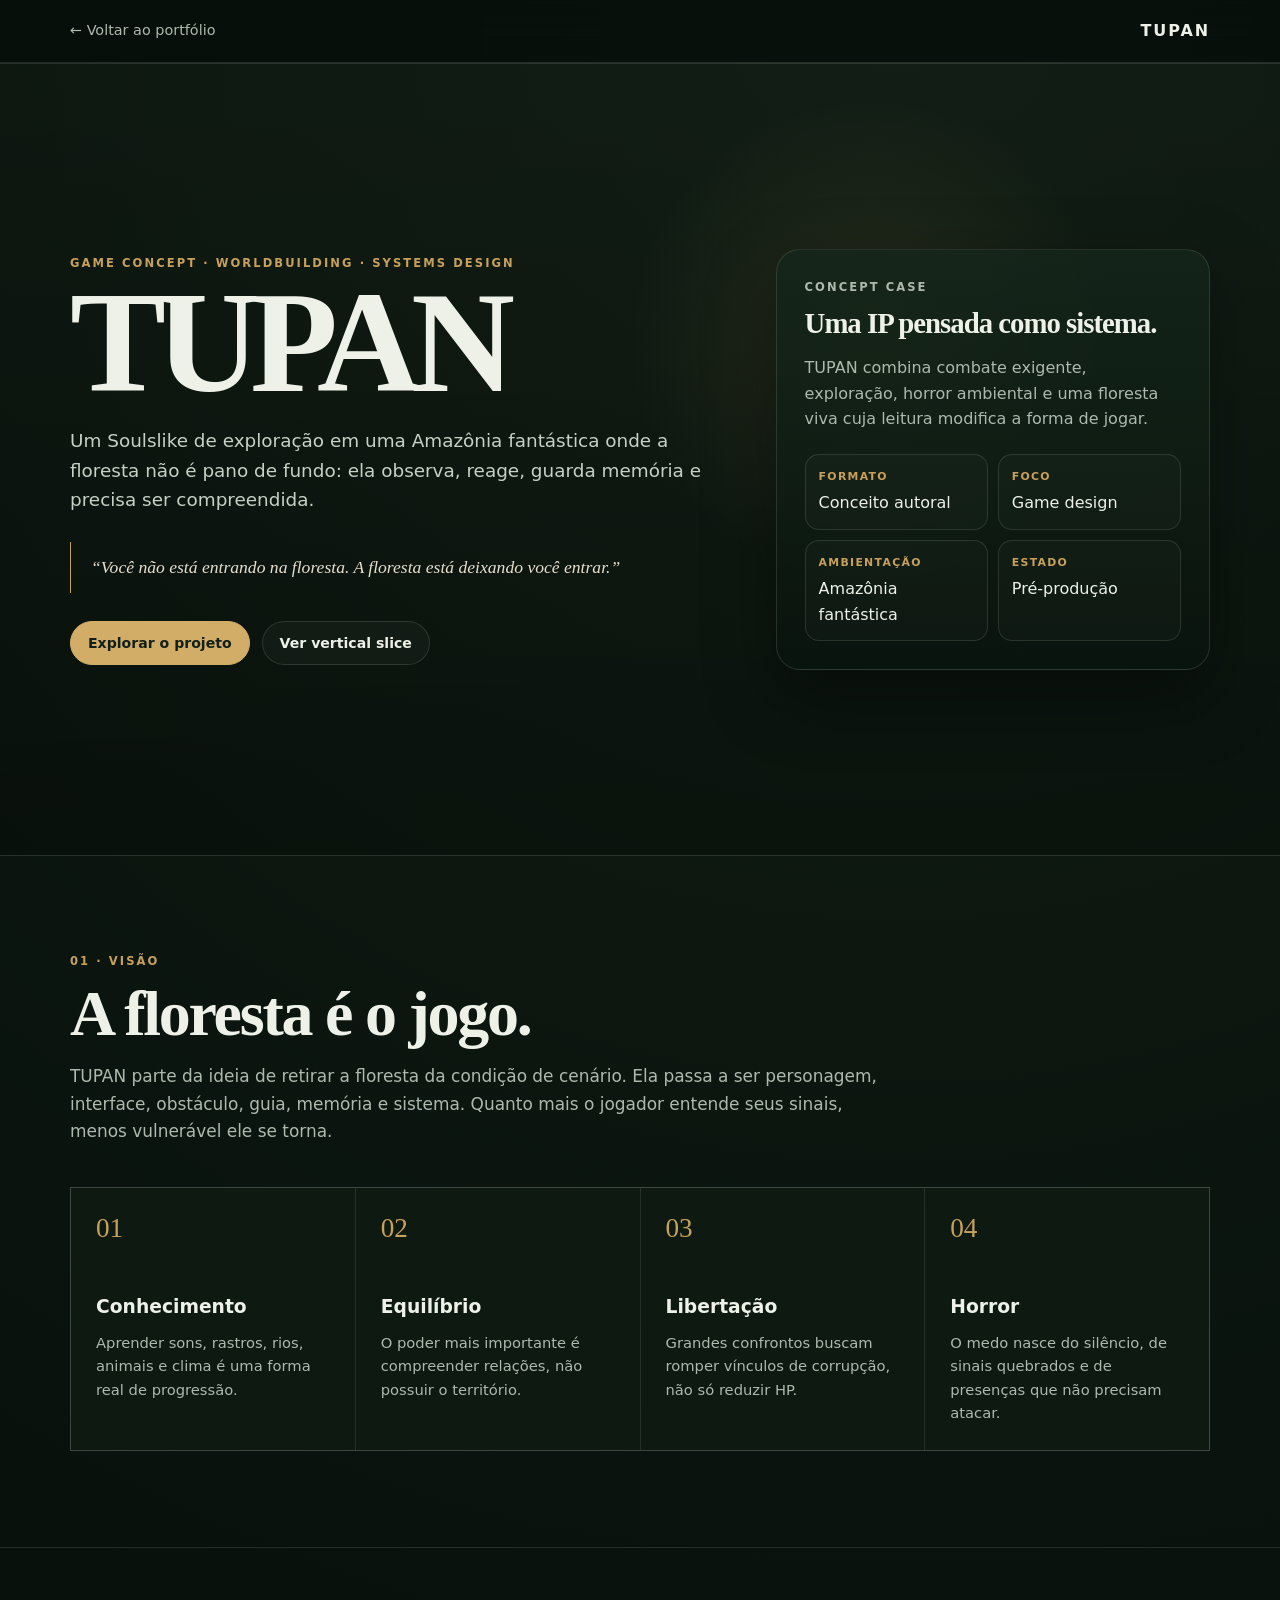
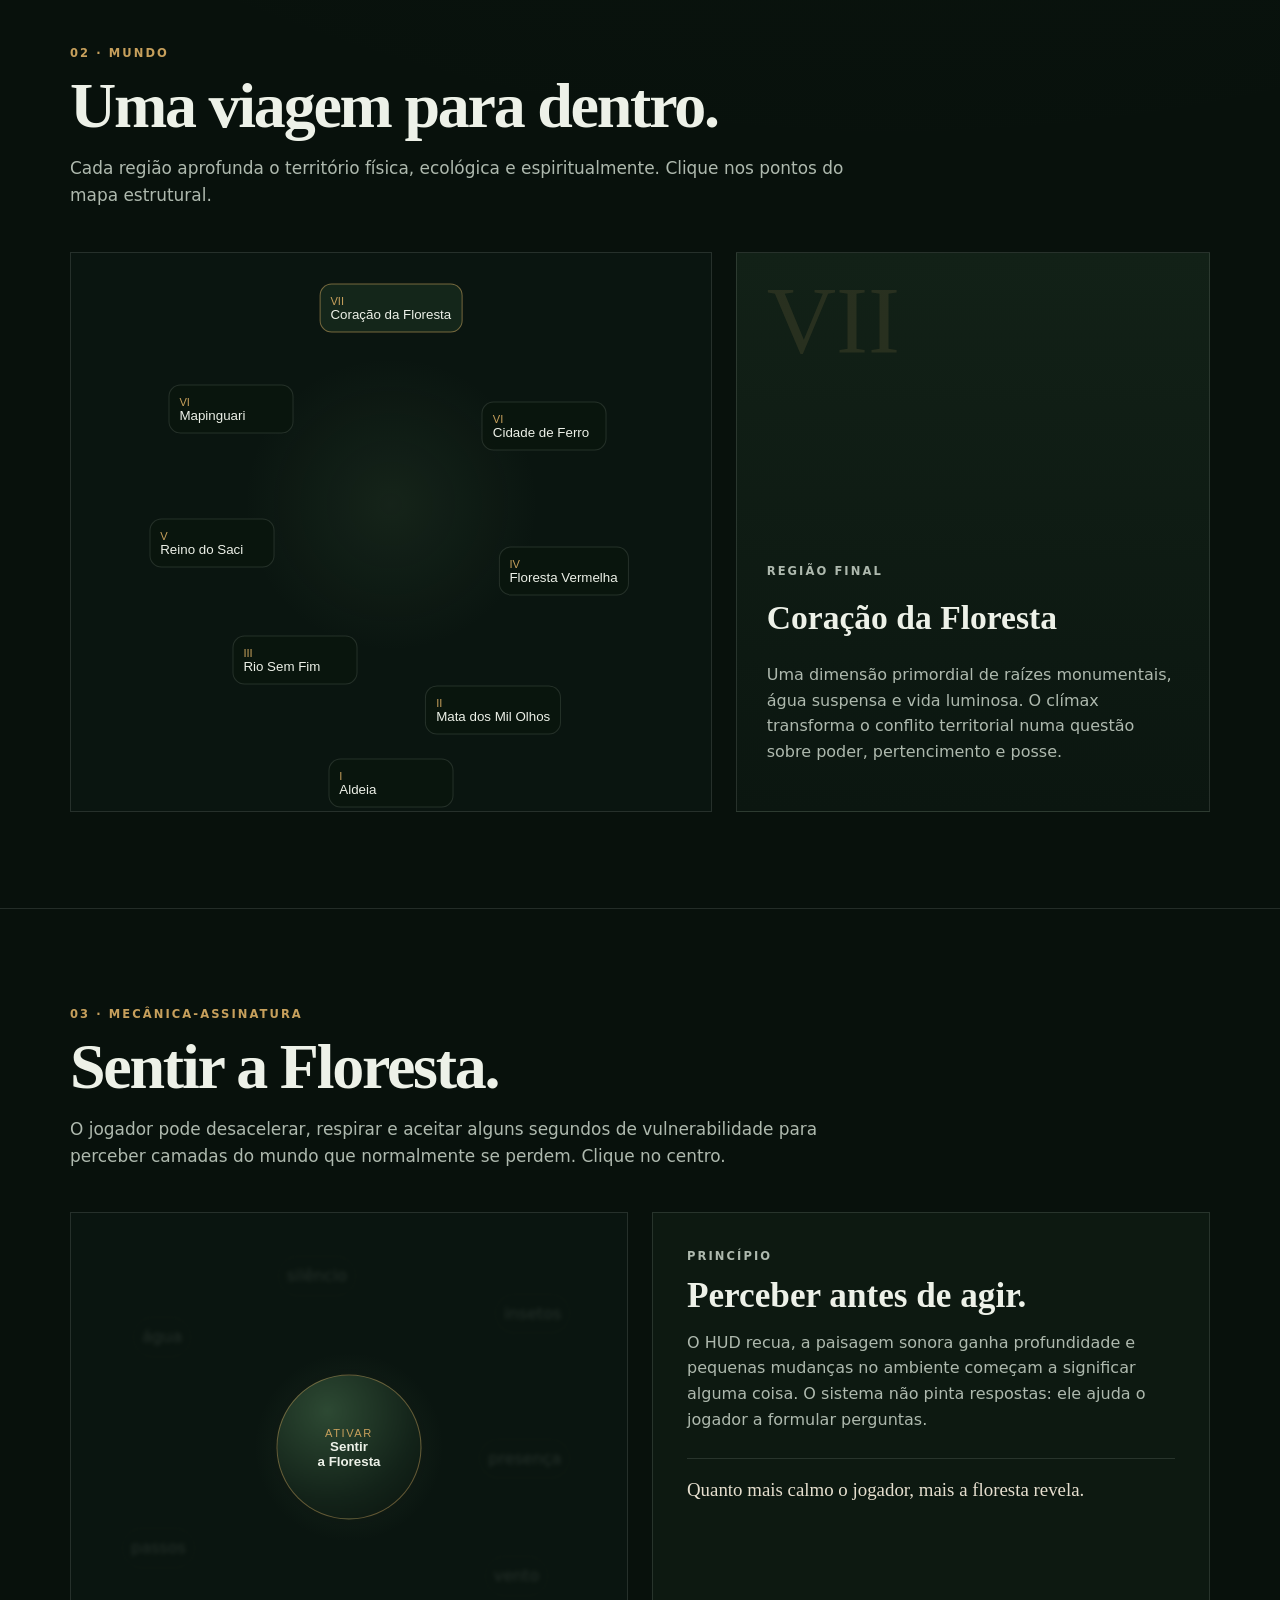
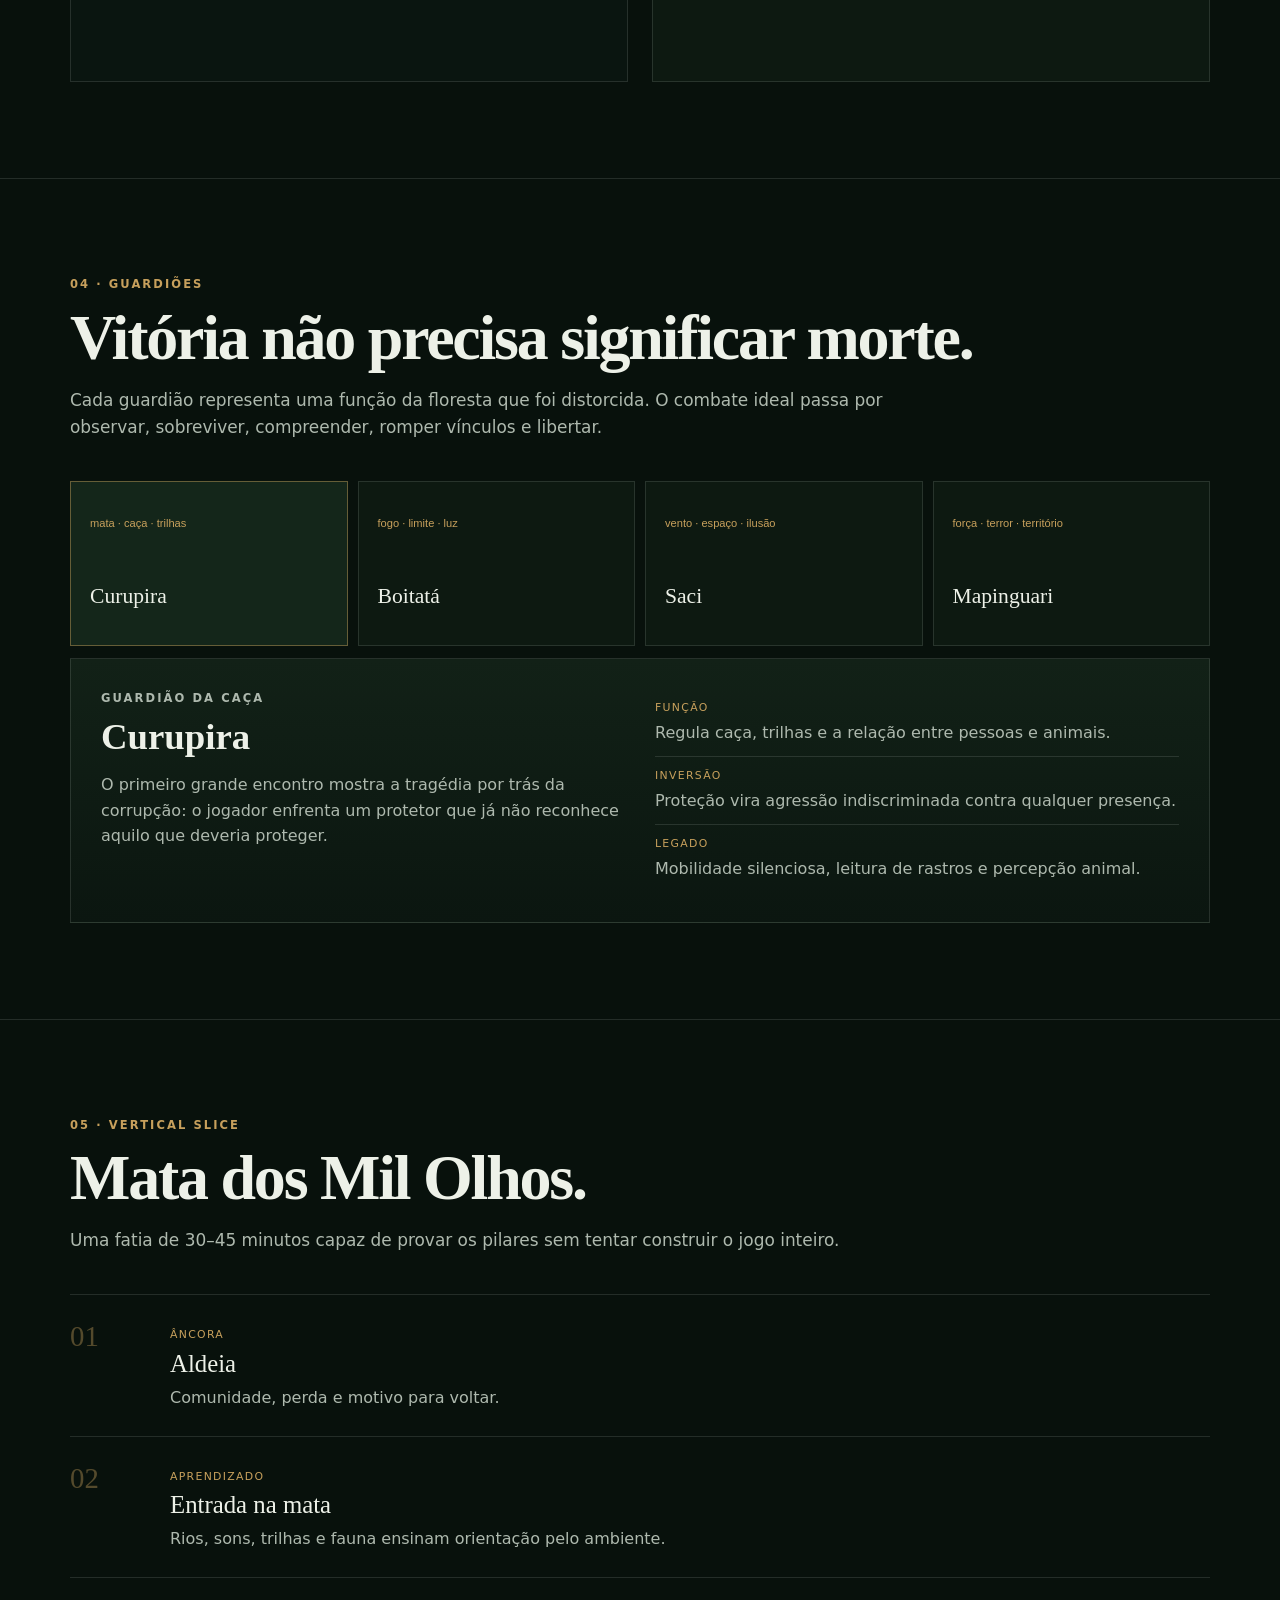
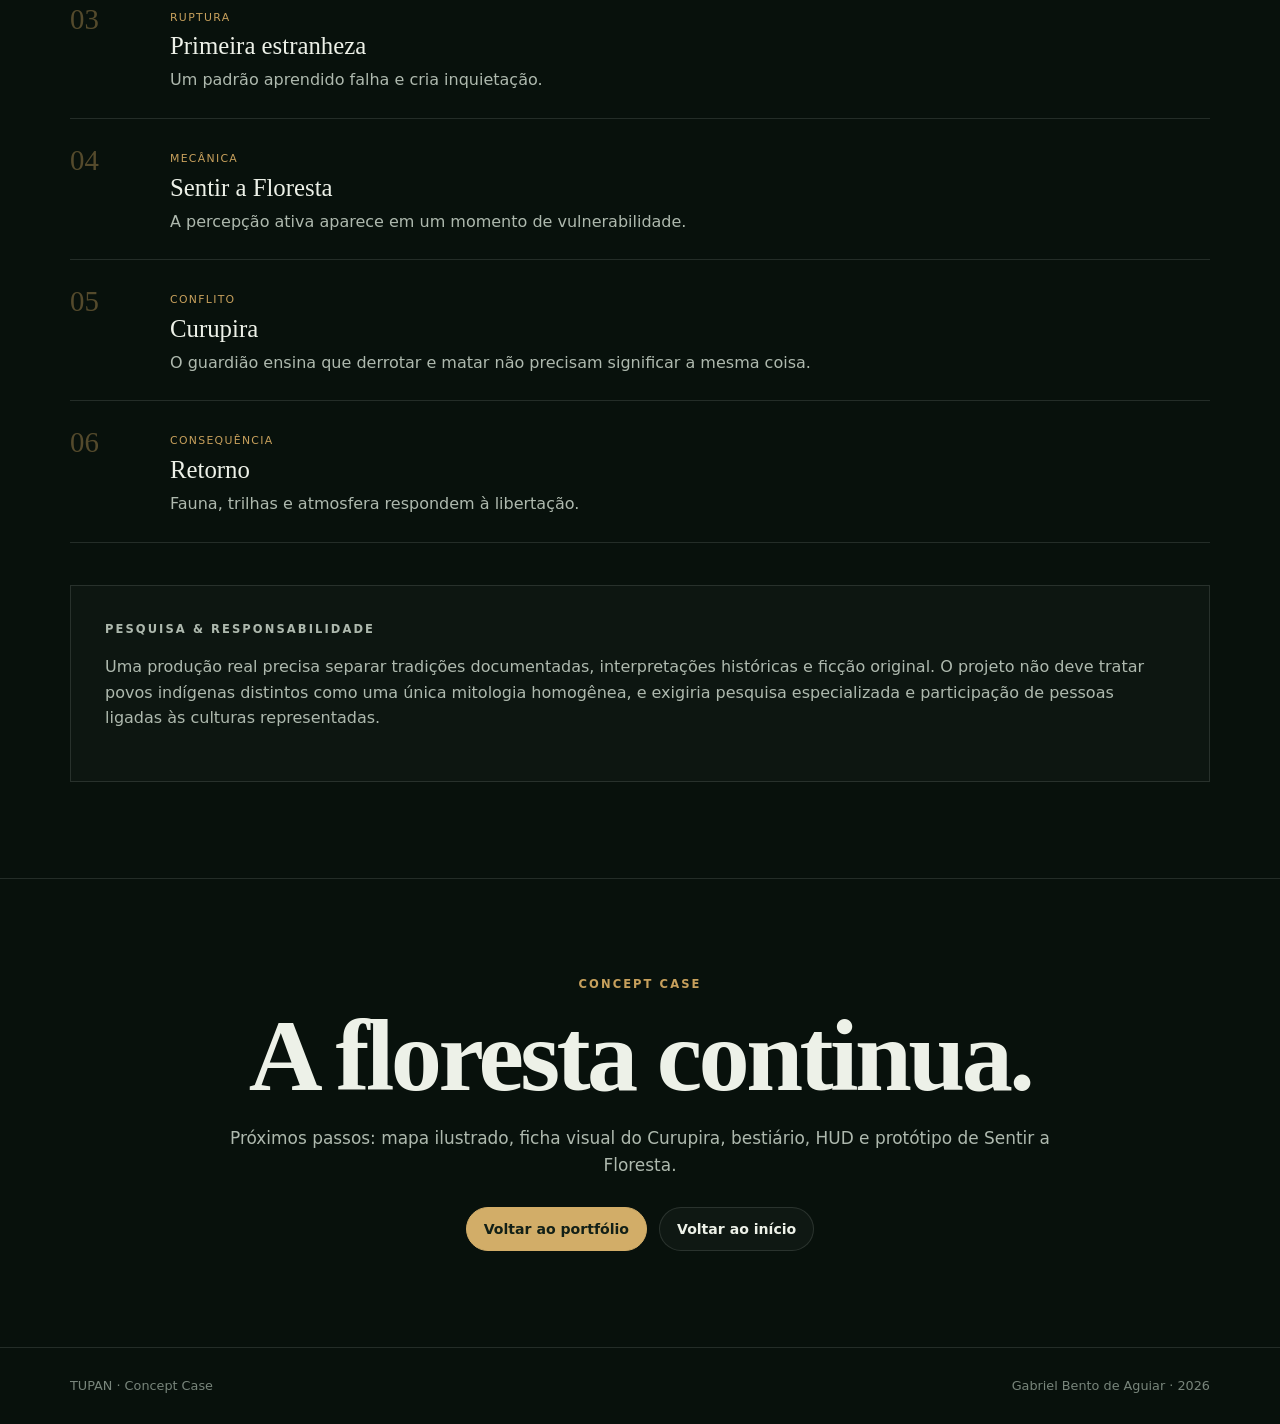
==== tupan/index.html @ ddc58e61 "Adiciona case interativo de TUPAN" ====
<!doctype html>
<html lang="pt-BR">
<head>
<meta charset="utf-8">
<meta name="viewport" content="width=device-width,initial-scale=1">
<title>TUPAN — Concept Case | Gabriel Bento de Aguiar</title>
<meta name="description" content="TUPAN é um conceito autoral de game design sobre exploração, ecologia, horror e guardiões em uma Amazônia fantástica viva.">
<meta name="theme-color" content="#09120d">
<style>
:root{--bg:#08110c;--panel:#101d14;--panel2:#14251a;--text:#edf1e8;--muted:#aeb9ae;--line:rgba(237,241,232,.12);--gold:#c7a05c;--moss:#7f9b72;--red:#9c5b4e;--max:1140px}
*{box-sizing:border-box}html{scroll-behavior:smooth}body{margin:0;background:radial-gradient(circle at 70% 0,rgba(95,130,88,.12),transparent 28%),var(--bg);color:var(--text);font-family:Inter,system-ui,-apple-system,Segoe UI,sans-serif;line-height:1.6}a{color:inherit;text-decoration:none}.shell{width:min(var(--max),calc(100% - 32px));margin:auto}.top{position:sticky;top:0;z-index:20;background:rgba(7,14,10,.82);backdrop-filter:blur(14px);border-bottom:1px solid var(--line)}.topin{min-height:62px;display:flex;align-items:center;justify-content:space-between;gap:18px}.brand{font-weight:800;letter-spacing:.12em}.back{color:var(--muted);font-size:.9rem}.back:hover{color:var(--text)}
.hero{min-height:88vh;display:grid;align-items:center;position:relative;overflow:hidden}.hero:before{content:"";position:absolute;inset:0;background:radial-gradient(circle at 68% 35%,rgba(199,160,92,.12),transparent 24%),linear-gradient(180deg,transparent,rgba(0,0,0,.24))}.hero-grid{position:relative;display:grid;grid-template-columns:1.2fr .8fr;gap:54px;align-items:center;padding:76px 0}.kicker{margin:0 0 12px;color:var(--gold);text-transform:uppercase;letter-spacing:.18em;font-size:.72rem;font-weight:800}.hero h1{font:600 clamp(5rem,13vw,9rem)/.82 Georgia,serif;letter-spacing:-.07em;margin:0 0 24px}.lead{font-size:1.15rem;color:#c7d0c5;max-width:720px}.quote{margin:28px 0 0;padding:15px 0 15px 20px;border-left:1px solid var(--gold);font:italic 1.1rem Georgia,serif;color:#e6dfcf}.actions{display:flex;gap:12px;flex-wrap:wrap;margin-top:28px}.btn{display:inline-flex;align-items:center;justify-content:center;min-height:44px;padding:0 17px;border-radius:999px;border:1px solid var(--line);font-weight:750;font-size:.88rem}.primary{background:#d2ad68;color:#132017;border-color:#d2ad68}.ghost{background:rgba(255,255,255,.03)}.panel{padding:28px;border:1px solid var(--line);border-radius:24px;background:linear-gradient(180deg,rgba(20,38,26,.82),rgba(10,20,14,.84));box-shadow:0 25px 70px rgba(0,0,0,.34)}.panel h2{font:600 1.8rem/1.08 Georgia,serif;margin:8px 0 12px}.panel p{color:var(--muted)}.meta{display:grid;grid-template-columns:repeat(2,1fr);gap:10px;margin-top:22px}.meta div{padding:13px;border:1px solid var(--line);border-radius:14px;background:rgba(255,255,255,.02)}.meta strong{display:block;color:var(--gold);font-size:.68rem;text-transform:uppercase;letter-spacing:.12em;margin-bottom:5px}
section{padding:96px 0;border-top:1px solid var(--line)}h2{font:600 clamp(2.4rem,5vw,4.4rem)/1 Georgia,serif;letter-spacing:-.035em;margin:6px 0 17px}.intro{max-width:820px;color:var(--muted);font-size:1.06rem}.cards{display:grid;grid-template-columns:repeat(4,1fr);gap:1px;background:var(--line);border:1px solid var(--line);margin-top:42px}.card{padding:25px;background:#0d1911;min-height:220px}.card span{display:block;color:var(--gold);font:1.7rem Georgia,serif;margin-bottom:48px}.card h3{margin:0 0 9px}.card p{color:var(--muted);margin:0;font-size:.92rem}
.mapwrap{display:grid;grid-template-columns:1.15fr .85fr;gap:24px;margin-top:42px}.map{min-height:560px;position:relative;border:1px solid var(--line);background:radial-gradient(circle at 50% 45%,rgba(95,132,89,.13),transparent 33%),#0a1510}.node{position:absolute;left:var(--x);top:var(--y);transform:translate(-50%,-50%);min-width:125px;padding:10px;border-radius:12px;border:1px solid var(--line);background:rgba(10,22,14,.92);color:var(--text);cursor:pointer;text-align:left}.node small{display:block;color:var(--gold)}.node.active,.node:hover{border-color:rgba(199,160,92,.55);background:#14261a}.region{border:1px solid var(--line);padding:30px;background:linear-gradient(180deg,#122117,#0b1610);display:flex;flex-direction:column;justify-content:flex-end}.region .num{font:6rem/.8 Georgia,serif;color:rgba(199,160,92,.13);margin-bottom:auto}.region h3{font:600 2.1rem/1 Georgia,serif;margin:8px 0 12px}.region p{color:var(--muted)}
.sensegrid{display:grid;grid-template-columns:1fr 1fr;gap:24px;margin-top:42px}.sense{min-height:470px;position:relative;border:1px solid var(--line);background:radial-gradient(circle at 50% 50%,rgba(108,148,98,.15),transparent 26%),#0a1510;overflow:hidden}.core{position:absolute;left:50%;top:50%;transform:translate(-50%,-50%);width:145px;height:145px;border-radius:50%;border:1px solid rgba(199,160,92,.45);background:radial-gradient(circle at 35% 25%,#2d4933,#132319 62%,#09120d);color:var(--text);cursor:pointer}.core small{display:block;color:var(--gold);letter-spacing:.14em}.signal{position:absolute;padding:7px 9px;border:1px solid var(--line);border-radius:999px;background:#0d1811;color:var(--muted);opacity:.16;filter:blur(2px);transition:.35s}.sense.active .signal{opacity:1;filter:none}.water{left:11%;top:22%}.insects{right:10%;top:17%}.steps{left:9%;bottom:24%}.wind{right:14%;bottom:18%}.spirit{right:10%;top:48%}.silence{left:37%;top:9%}.copy{padding:34px;border:1px solid var(--line);background:#0d1911}.copy h3{font:600 2.2rem/1 Georgia,serif;margin:6px 0 17px}.copy p{color:var(--muted)}.rule{margin-top:26px;padding-top:20px;border-top:1px solid var(--line);font:1.18rem Georgia,serif;color:#e6dfcf}
.guardians{display:grid;grid-template-columns:repeat(4,1fr);gap:10px;margin-top:40px}.gbtn{min-height:165px;padding:19px;border:1px solid var(--line);background:#0d1911;color:var(--text);text-align:left;cursor:pointer}.gbtn.active,.gbtn:hover{background:#14261a;border-color:rgba(199,160,92,.45)}.gbtn small{display:block;color:var(--gold);margin-bottom:55px}.gbtn strong{font:1.35rem Georgia,serif}.gdetail{margin-top:12px;padding:30px;border:1px solid var(--line);background:linear-gradient(180deg,#122117,#0b1610);display:grid;grid-template-columns:1fr 1fr;gap:30px}.gdetail h3{font:600 2.3rem/1 Georgia,serif;margin:6px 0 12px}.gdetail p,.facts dd{color:var(--muted)}.facts{margin:0}.facts div{padding:10px 0;border-top:1px solid var(--line)}.facts div:first-child{border-top:0}.facts dt{color:var(--gold);font-size:.68rem;text-transform:uppercase;letter-spacing:.12em}.facts dd{margin:4px 0 0}
.slice{list-style:none;padding:0;margin:40px 0 0;border-top:1px solid var(--line)}.slice li{display:grid;grid-template-columns:80px 1fr;gap:20px;padding:25px 0;border-bottom:1px solid var(--line)}.slice>li>span{font:1.8rem Georgia,serif;color:rgba(199,160,92,.4)}.slice small{color:var(--gold);text-transform:uppercase;letter-spacing:.12em;font-size:.68rem}.slice h3{font:1.55rem Georgia,serif;margin:4px 0 7px}.slice p{margin:0;color:var(--muted);max-width:760px}.note{padding:34px;border:1px solid var(--line);background:rgba(255,255,255,.02);margin-top:42px}.note p{color:var(--muted)}.end{text-align:center}.end h2{font-size:clamp(3rem,8vw,6.5rem)}footer{padding:28px 0;border-top:1px solid var(--line);color:#78857b;font-size:.8rem}.foot{display:flex;justify-content:space-between;gap:16px}
@media(max-width:900px){.hero-grid,.mapwrap,.sensegrid,.gdetail{grid-template-columns:1fr}.cards,.guardians{grid-template-columns:repeat(2,1fr)}.region{min-height:340px}}@media(max-width:620px){.cards,.guardians,.meta{grid-template-columns:1fr}.hero h1{font-size:clamp(4.4rem,25vw,7rem)}section{padding:72px 0}.map{min-height:660px}.node{min-width:105px;font-size:.75rem}.slice li{grid-template-columns:50px 1fr}.foot{display:grid}}
</style>
</head>
<body>
<header class="top"><div class="shell topin"><a class="back" href="../">← Voltar ao portfólio</a><div class="brand">TUPAN</div></div></header>
<main>
<section class="hero"><div class="shell hero-grid"><div><p class="kicker">Game concept · worldbuilding · systems design</p><h1>TUPAN</h1><p class="lead">Um Soulslike de exploração em uma Amazônia fantástica onde a floresta não é pano de fundo: ela observa, reage, guarda memória e precisa ser compreendida.</p><div class="quote">“Você não está entrando na floresta. A floresta está deixando você entrar.”</div><div class="actions"><a class="btn primary" href="#visao">Explorar o projeto</a><a class="btn ghost" href="#slice">Ver vertical slice</a></div></div><aside class="panel"><p class="kicker">Concept case</p><h2>Uma IP pensada como sistema.</h2><p>TUPAN combina combate exigente, exploração, horror ambiental e uma floresta viva cuja leitura modifica a forma de jogar.</p><div class="meta"><div><strong>Formato</strong>Conceito autoral</div><div><strong>Foco</strong>Game design</div><div><strong>Ambientação</strong>Amazônia fantástica</div><div><strong>Estado</strong>Pré-produção</div></div></aside></div></section>

<section id="visao"><div class="shell"><p class="kicker">01 · Visão</p><h2>A floresta é o jogo.</h2><p class="intro">TUPAN parte da ideia de retirar a floresta da condição de cenário. Ela passa a ser personagem, interface, obstáculo, guia, memória e sistema. Quanto mais o jogador entende seus sinais, menos vulnerável ele se torna.</p><div class="cards"><article class="card"><span>01</span><h3>Conhecimento</h3><p>Aprender sons, rastros, rios, animais e clima é uma forma real de progressão.</p></article><article class="card"><span>02</span><h3>Equilíbrio</h3><p>O poder mais importante é compreender relações, não possuir o território.</p></article><article class="card"><span>03</span><h3>Libertação</h3><p>Grandes confrontos buscam romper vínculos de corrupção, não só reduzir HP.</p></article><article class="card"><span>04</span><h3>Horror</h3><p>O medo nasce do silêncio, de sinais quebrados e de presenças que não precisam atacar.</p></article></div></div></section>

<section id="mundo"><div class="shell"><p class="kicker">02 · Mundo</p><h2>Uma viagem para dentro.</h2><p class="intro">Cada região aprofunda o território física, ecológica e espiritualmente. Clique nos pontos do mapa estrutural.</p><div class="mapwrap"><div class="map">
<button class="node active" style="--x:50%;--y:10%" data-r="heart"><small>VII</small>Coração da Floresta</button>
<button class="node" style="--x:25%;--y:28%" data-r="mapin"><small>VI</small>Mapinguari</button>
<button class="node" style="--x:74%;--y:31%" data-r="iron"><small>VI</small>Cidade de Ferro</button>
<button class="node" style="--x:22%;--y:52%" data-r="saci"><small>V</small>Reino do Saci</button>
<button class="node" style="--x:77%;--y:57%" data-r="red"><small>IV</small>Floresta Vermelha</button>
<button class="node" style="--x:35%;--y:73%" data-r="river"><small>III</small>Rio Sem Fim</button>
<button class="node" style="--x:66%;--y:82%" data-r="eyes"><small>II</small>Mata dos Mil Olhos</button>
<button class="node" style="--x:50%;--y:95%" data-r="village"><small>I</small>Aldeia</button>
</div><aside class="region"><div class="num" id="rno">VII</div><p class="kicker" id="rtype">Região final</p><h3 id="rtitle">Coração da Floresta</h3><p id="rtext">Uma dimensão primordial de raízes monumentais, água suspensa e vida luminosa. O clímax transforma o conflito territorial numa questão sobre poder, pertencimento e posse.</p></aside></div></div></section>

<section id="sistemas"><div class="shell"><p class="kicker">03 · Mecânica-assinatura</p><h2>Sentir a Floresta.</h2><p class="intro">O jogador pode desacelerar, respirar e aceitar alguns segundos de vulnerabilidade para perceber camadas do mundo que normalmente se perdem. Clique no centro.</p><div class="sensegrid"><div class="sense" id="sense"><button class="core" id="core"><small>ATIVAR</small><strong>Sentir<br>a Floresta</strong></button><span class="signal water">água</span><span class="signal insects">insetos</span><span class="signal steps">passos</span><span class="signal wind">vento</span><span class="signal spirit">presença</span><span class="signal silence">silêncio</span></div><div class="copy"><p class="kicker">Princípio</p><h3>Perceber antes de agir.</h3><p>O HUD recua, a paisagem sonora ganha profundidade e pequenas mudanças no ambiente começam a significar alguma coisa. O sistema não pinta respostas: ele ajuda o jogador a formular perguntas.</p><div class="rule">Quanto mais calmo o jogador, mais a floresta revela.</div></div></div></div></section>

<section id="guardioes"><div class="shell"><p class="kicker">04 · Guardiões</p><h2>Vitória não precisa significar morte.</h2><p class="intro">Cada guardião representa uma função da floresta que foi distorcida. O combate ideal passa por observar, sobreviver, compreender, romper vínculos e libertar.</p><div class="guardians"><button class="gbtn active" data-g="curupira"><small>mata · caça · trilhas</small><strong>Curupira</strong></button><button class="gbtn" data-g="boitata"><small>fogo · limite · luz</small><strong>Boitatá</strong></button><button class="gbtn" data-g="saci"><small>vento · espaço · ilusão</small><strong>Saci</strong></button><button class="gbtn" data-g="mapinguari"><small>força · terror · território</small><strong>Mapinguari</strong></button></div><article class="gdetail"><div><p class="kicker" id="grole">Guardião da caça</p><h3 id="gtitle">Curupira</h3><p id="gbody">O primeiro grande encontro mostra a tragédia por trás da corrupção: o jogador enfrenta um protetor que já não reconhece aquilo que deveria proteger.</p></div><dl class="facts"><div><dt>Função</dt><dd id="gfn">Regula caça, trilhas e a relação entre pessoas e animais.</dd></div><div><dt>Inversão</dt><dd id="ginv">Proteção vira agressão indiscriminada contra qualquer presença.</dd></div><div><dt>Legado</dt><dd id="gleg">Mobilidade silenciosa, leitura de rastros e percepção animal.</dd></div></dl></article></div></section>

<section id="slice"><div class="shell"><p class="kicker">05 · Vertical slice</p><h2>Mata dos Mil Olhos.</h2><p class="intro">Uma fatia de 30–45 minutos capaz de provar os pilares sem tentar construir o jogo inteiro.</p><ol class="slice"><li><span>01</span><div><small>Âncora</small><h3>Aldeia</h3><p>Comunidade, perda e motivo para voltar.</p></div></li><li><span>02</span><div><small>Aprendizado</small><h3>Entrada na mata</h3><p>Rios, sons, trilhas e fauna ensinam orientação pelo ambiente.</p></div></li><li><span>03</span><div><small>Ruptura</small><h3>Primeira estranheza</h3><p>Um padrão aprendido falha e cria inquietação.</p></div></li><li><span>04</span><div><small>Mecânica</small><h3>Sentir a Floresta</h3><p>A percepção ativa aparece em um momento de vulnerabilidade.</p></div></li><li><span>05</span><div><small>Conflito</small><h3>Curupira</h3><p>O guardião ensina que derrotar e matar não precisam significar a mesma coisa.</p></div></li><li><span>06</span><div><small>Consequência</small><h3>Retorno</h3><p>Fauna, trilhas e atmosfera respondem à libertação.</p></div></li></ol><div class="note"><p class="kicker">Pesquisa & responsabilidade</p><p>Uma produção real precisa separar tradições documentadas, interpretações históricas e ficção original. O projeto não deve tratar povos indígenas distintos como uma única mitologia homogênea, e exigiria pesquisa especializada e participação de pessoas ligadas às culturas representadas.</p></div></div></section>

<section class="end"><div class="shell"><p class="kicker">Concept case</p><h2>A floresta continua.</h2><p class="intro" style="margin:auto">Próximos passos: mapa ilustrado, ficha visual do Curupira, bestiário, HUD e protótipo de Sentir a Floresta.</p><div class="actions" style="justify-content:center"><a class="btn primary" href="../">Voltar ao portfólio</a><a class="btn ghost" href="#">Voltar ao início</a></div></div></section>
</main>
<footer><div class="shell foot"><span>TUPAN · Concept Case</span><span>Gabriel Bento de Aguiar · 2026</span></div></footer>
<script>
const regions={heart:["VII","Região final","Coração da Floresta","Uma dimensão primordial de raízes monumentais, água suspensa e vida luminosa. O clímax transforma o conflito territorial numa questão sobre poder, pertencimento e posse."],mapin:["VI","Território antigo","Território do Mapinguari","Pouca luz, escala esmagadora e desenho de som que anuncia a criatura antes de revelá-la. Aqui, ouvir corretamente vale mais do que enxergar longe."],iron:["VI","Ocupação humana","Cidade de Ferro","Metal, fumaça, pólvora e geometria humana comprimem a floresta. A cidade materializa o conflito entre relações vivas e transformação do território em recurso."],saci:["V","Espaço instável","Reino do Saci","O vento desorganiza referências. Trilhas deixam de levar ao lugar esperado e a geografia aprende a brincar com quem tenta dominá-la."],red:["IV","Cicatriz territorial","Floresta Vermelha","Queimadas, clareiras, mineração e máquinas tornam a exploração visível. O ecossistema continua vivo, mas carrega feridas abertas."],river:["III","Travessia","Rio Sem Fim","Canoas, margens, correnteza e ruínas submersas fazem a água organizar navegação, risco e descoberta."],eyes:["II","Região inicial","Mata dos Mil Olhos","O primeiro mergulho real na floresta. Sons, fauna e direção são aprendizado — e o jogador percebe que não está sozinho."],village:["I","Âncora humana","Aldeia","A base afetiva da jornada: comunidade, memória, pertencimento e o motivo para voltar."]};
document.querySelectorAll(".node").forEach(b=>b.onclick=()=>{document.querySelectorAll(".node").forEach(x=>x.classList.remove("active"));b.classList.add("active");const d=regions[b.dataset.r];rno.textContent=d[0];rtype.textContent=d[1];rtitle.textContent=d[2];rtext.textContent=d[3]});
core.onclick=()=>sense.classList.toggle("active");
const gs={curupira:["Guardião da caça","Curupira","O primeiro grande encontro mostra a tragédia por trás da corrupção: o jogador enfrenta um protetor que já não reconhece aquilo que deveria proteger.","Regula caça, trilhas e a relação entre pessoas e animais.","Proteção vira agressão indiscriminada contra qualquer presença.","Mobilidade silenciosa, leitura de rastros e percepção animal."],boitata:["Guardião do fogo","Boitatá","O fogo não é só destruição: pode proteger limites. A corrupção transforma contenção em incêndio e guarda em devastação.","Regula calor, luz e limites territoriais.","Contenção vira queimada e proteção vira expansão destrutiva.","Resistência térmica, fogo espiritual e novas interações ambientais."],saci:["Guardião do vento","Saci","Saci torna a geografia menos confiável e faz o próprio espaço participar do encontro.","Movimenta vento, objetos e pequenas rupturas espaciais.","Travessura vira sabotagem e orientação entra em colapso.","Mobilidade, deslocamento curto e leitura de correntes invisíveis."],mapinguari:["Guardião das regiões antigas","Mapinguari","O encontro começa antes da luta: respiração distante, árvores marcadas e fuga da fauna constroem sua presença.","Protege áreas antigas e pouco acessíveis da floresta.","Guarda territorial vira caçada contra tudo que se move.","Resistência, força de impacto e acesso a zonas hostis."]};
document.querySelectorAll(".gbtn").forEach(b=>b.onclick=()=>{document.querySelectorAll(".gbtn").forEach(x=>x.classList.remove("active"));b.classList.add("active");const d=gs[b.dataset.g];grole.textContent=d[0];gtitle.textContent=d[1];gbody.textContent=d[2];gfn.textContent=d[3];ginv.textContent=d[4];gleg.textContent=d[5]});
</script>
</body></html>
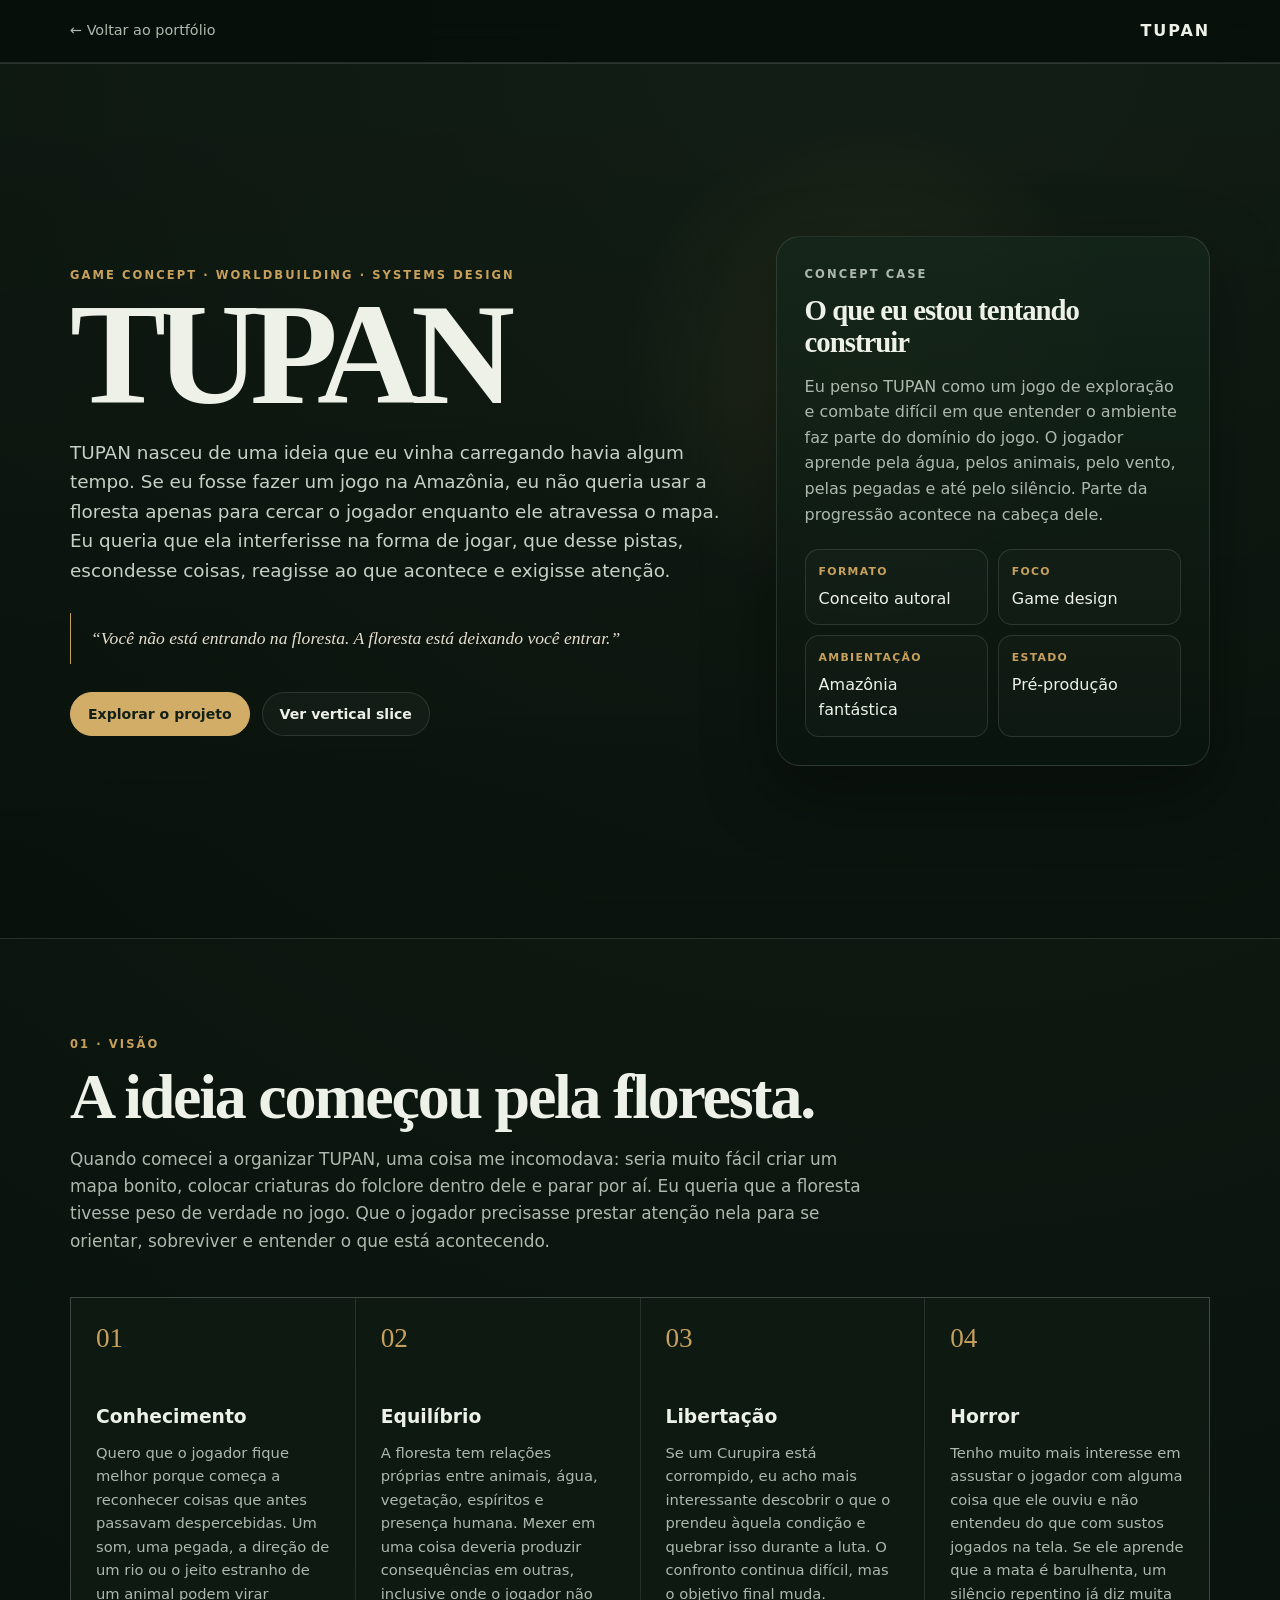
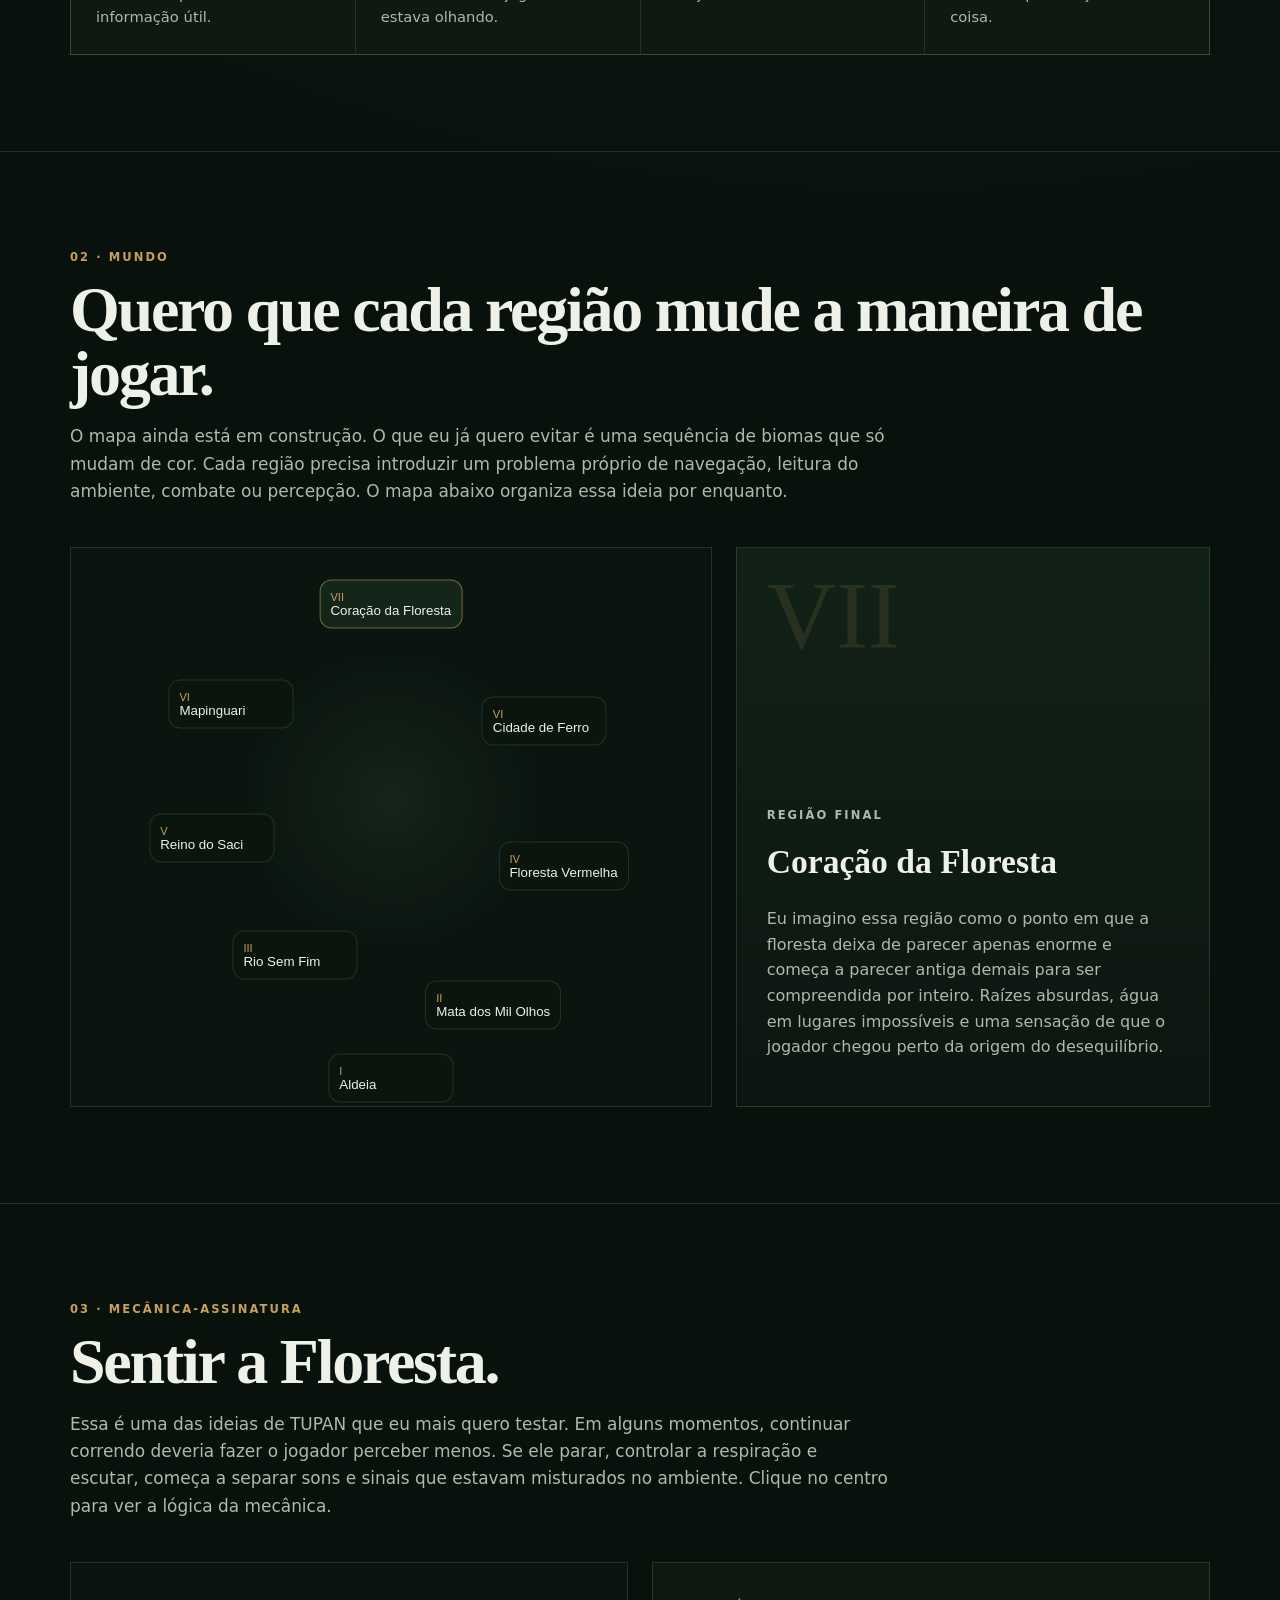
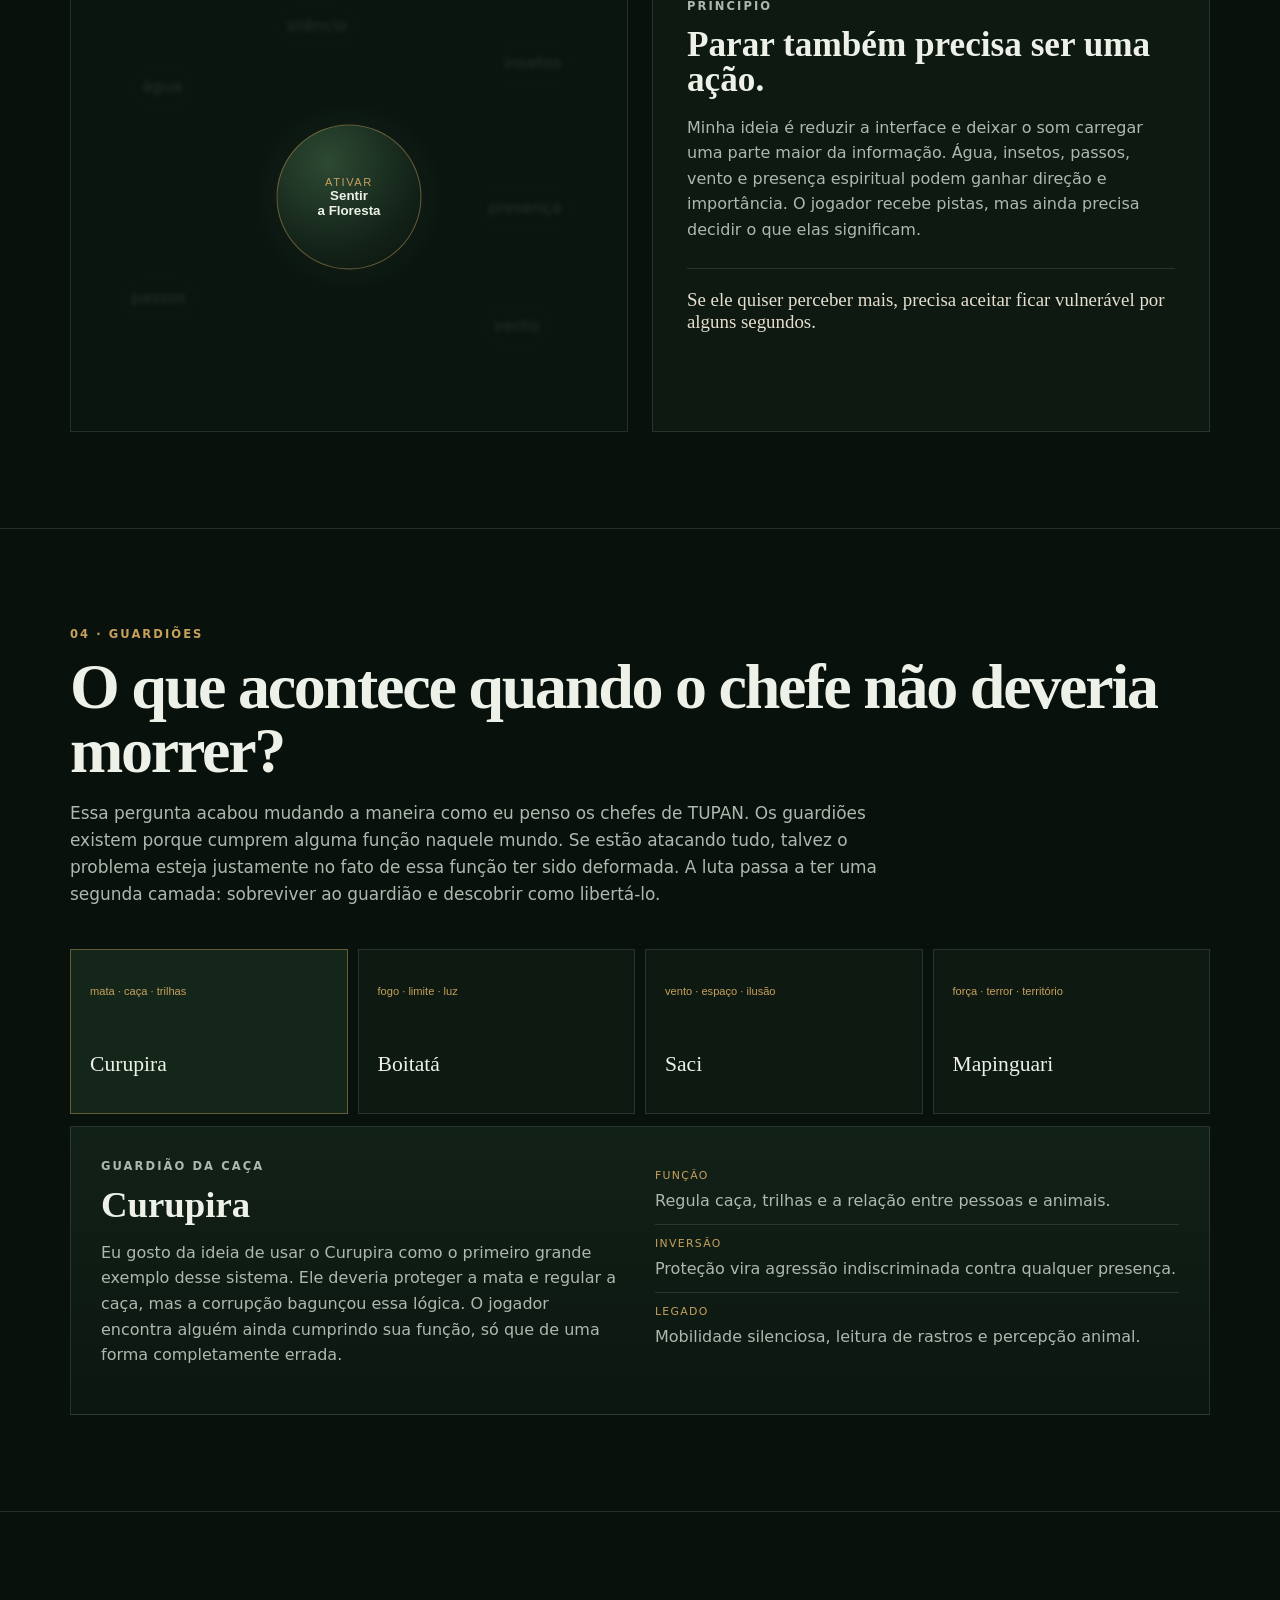
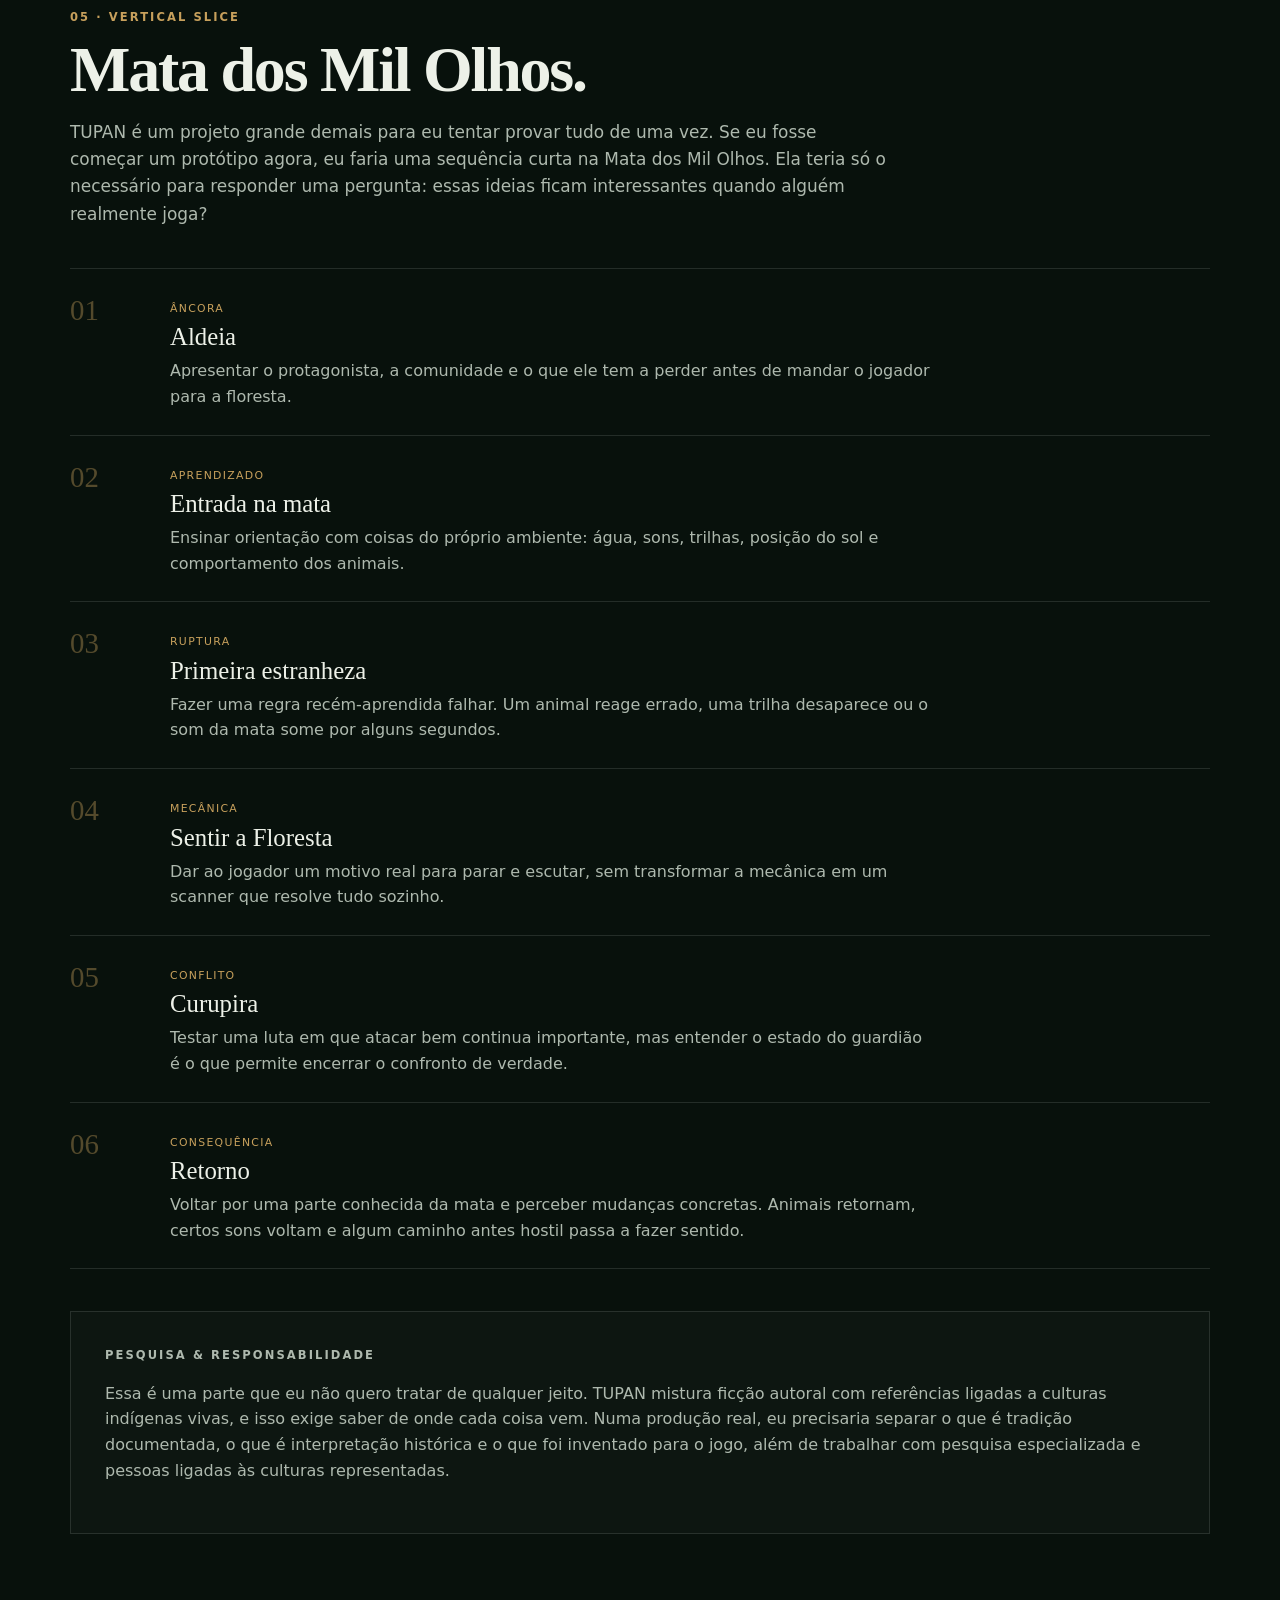
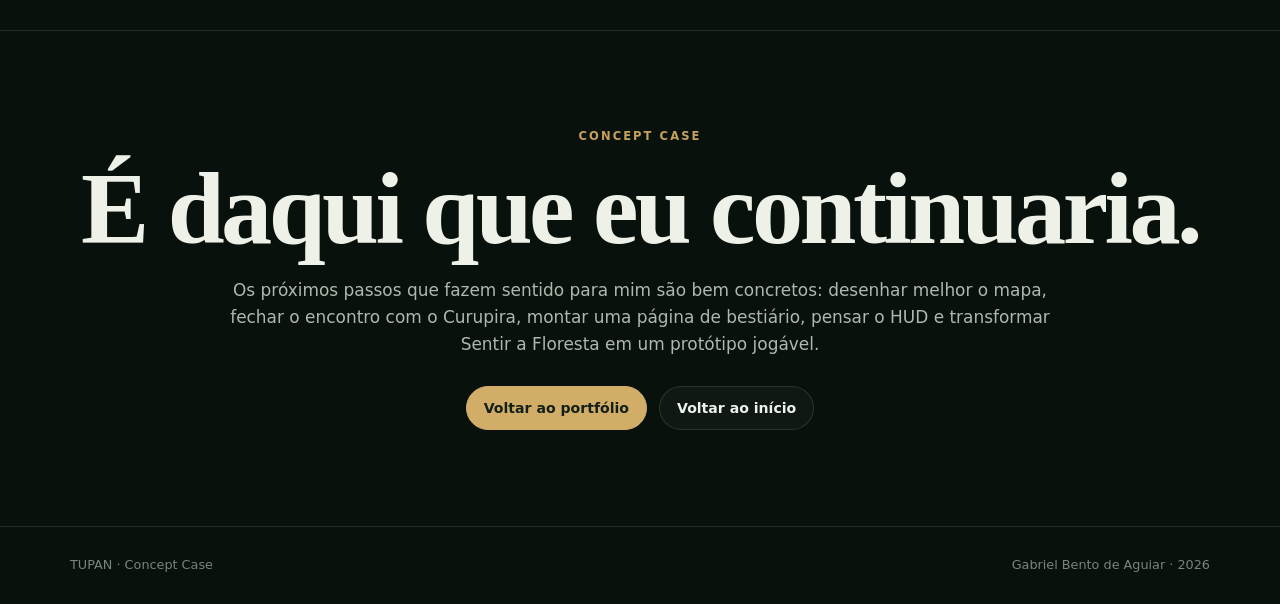
==== commit 6f54ec94: "Reescreve portfólio de TUPAN com voz autoral" ====
--- a/tupan/index.html
+++ b/tupan/index.html
@@ -4,7 +4,7 @@
 <meta charset="utf-8">
 <meta name="viewport" content="width=device-width,initial-scale=1">
 <title>TUPAN — Concept Case | Gabriel Bento de Aguiar</title>
-<meta name="description" content="TUPAN é um conceito autoral de game design sobre exploração, ecologia, horror e guardiões em uma Amazônia fantástica viva.">
+<meta name="description" content="TUPAN é um projeto autoral de game design em que exploração, combate e conhecimento da floresta se misturam numa Amazônia fantástica em desequilíbrio.">
 <meta name="theme-color" content="#09120d">
 <style>
 :root{--bg:#08110c;--panel:#101d14;--panel2:#14251a;--text:#edf1e8;--muted:#aeb9ae;--line:rgba(237,241,232,.12);--gold:#c7a05c;--moss:#7f9b72;--red:#9c5b4e;--max:1140px}
@@ -21,11 +21,11 @@
 <body>
 <header class="top"><div class="shell topin"><a class="back" href="../">← Voltar ao portfólio</a><div class="brand">TUPAN</div></div></header>
 <main>
-<section class="hero"><div class="shell hero-grid"><div><p class="kicker">Game concept · worldbuilding · systems design</p><h1>TUPAN</h1><p class="lead">Um Soulslike de exploração em uma Amazônia fantástica onde a floresta não é pano de fundo: ela observa, reage, guarda memória e precisa ser compreendida.</p><div class="quote">“Você não está entrando na floresta. A floresta está deixando você entrar.”</div><div class="actions"><a class="btn primary" href="#visao">Explorar o projeto</a><a class="btn ghost" href="#slice">Ver vertical slice</a></div></div><aside class="panel"><p class="kicker">Concept case</p><h2>Uma IP pensada como sistema.</h2><p>TUPAN combina combate exigente, exploração, horror ambiental e uma floresta viva cuja leitura modifica a forma de jogar.</p><div class="meta"><div><strong>Formato</strong>Conceito autoral</div><div><strong>Foco</strong>Game design</div><div><strong>Ambientação</strong>Amazônia fantástica</div><div><strong>Estado</strong>Pré-produção</div></div></aside></div></section>
+<section class="hero"><div class="shell hero-grid"><div><p class="kicker">Game concept · worldbuilding · systems design</p><h1>TUPAN</h1><p class="lead">TUPAN nasceu de uma ideia que eu vinha carregando havia algum tempo. Se eu fosse fazer um jogo na Amazônia, eu não queria usar a floresta apenas para cercar o jogador enquanto ele atravessa o mapa. Eu queria que ela interferisse na forma de jogar, que desse pistas, escondesse coisas, reagisse ao que acontece e exigisse atenção.</p><div class="quote">“Você não está entrando na floresta. A floresta está deixando você entrar.”</div><div class="actions"><a class="btn primary" href="#visao">Explorar o projeto</a><a class="btn ghost" href="#slice">Ver vertical slice</a></div></div><aside class="panel"><p class="kicker">Concept case</p><h2>O que eu estou tentando construir</h2><p>Eu penso TUPAN como um jogo de exploração e combate difícil em que entender o ambiente faz parte do domínio do jogo. O jogador aprende pela água, pelos animais, pelo vento, pelas pegadas e até pelo silêncio. Parte da progressão acontece na cabeça dele.</p><div class="meta"><div><strong>Formato</strong>Conceito autoral</div><div><strong>Foco</strong>Game design</div><div><strong>Ambientação</strong>Amazônia fantástica</div><div><strong>Estado</strong>Pré-produção</div></div></aside></div></section>
 
-<section id="visao"><div class="shell"><p class="kicker">01 · Visão</p><h2>A floresta é o jogo.</h2><p class="intro">TUPAN parte da ideia de retirar a floresta da condição de cenário. Ela passa a ser personagem, interface, obstáculo, guia, memória e sistema. Quanto mais o jogador entende seus sinais, menos vulnerável ele se torna.</p><div class="cards"><article class="card"><span>01</span><h3>Conhecimento</h3><p>Aprender sons, rastros, rios, animais e clima é uma forma real de progressão.</p></article><article class="card"><span>02</span><h3>Equilíbrio</h3><p>O poder mais importante é compreender relações, não possuir o território.</p></article><article class="card"><span>03</span><h3>Libertação</h3><p>Grandes confrontos buscam romper vínculos de corrupção, não só reduzir HP.</p></article><article class="card"><span>04</span><h3>Horror</h3><p>O medo nasce do silêncio, de sinais quebrados e de presenças que não precisam atacar.</p></article></div></div></section>
+<section id="visao"><div class="shell"><p class="kicker">01 · Visão</p><h2>A ideia começou pela floresta.</h2><p class="intro">Quando comecei a organizar TUPAN, uma coisa me incomodava: seria muito fácil criar um mapa bonito, colocar criaturas do folclore dentro dele e parar por aí. Eu queria que a floresta tivesse peso de verdade no jogo. Que o jogador precisasse prestar atenção nela para se orientar, sobreviver e entender o que está acontecendo.</p><div class="cards"><article class="card"><span>01</span><h3>Conhecimento</h3><p>Quero que o jogador fique melhor porque começa a reconhecer coisas que antes passavam despercebidas. Um som, uma pegada, a direção de um rio ou o jeito estranho de um animal podem virar informação útil.</p></article><article class="card"><span>02</span><h3>Equilíbrio</h3><p>A floresta tem relações próprias entre animais, água, vegetação, espíritos e presença humana. Mexer em uma coisa deveria produzir consequências em outras, inclusive onde o jogador não estava olhando.</p></article><article class="card"><span>03</span><h3>Libertação</h3><p>Se um Curupira está corrompido, eu acho mais interessante descobrir o que o prendeu àquela condição e quebrar isso durante a luta. O confronto continua difícil, mas o objetivo final muda.</p></article><article class="card"><span>04</span><h3>Horror</h3><p>Tenho muito mais interesse em assustar o jogador com alguma coisa que ele ouviu e não entendeu do que com sustos jogados na tela. Se ele aprende que a mata é barulhenta, um silêncio repentino já diz muita coisa.</p></article></div></div></section>
 
-<section id="mundo"><div class="shell"><p class="kicker">02 · Mundo</p><h2>Uma viagem para dentro.</h2><p class="intro">Cada região aprofunda o território física, ecológica e espiritualmente. Clique nos pontos do mapa estrutural.</p><div class="mapwrap"><div class="map">
+<section id="mundo"><div class="shell"><p class="kicker">02 · Mundo</p><h2>Quero que cada região mude a maneira de jogar.</h2><p class="intro">O mapa ainda está em construção. O que eu já quero evitar é uma sequência de biomas que só mudam de cor. Cada região precisa introduzir um problema próprio de navegação, leitura do ambiente, combate ou percepção. O mapa abaixo organiza essa ideia por enquanto.</p><div class="mapwrap"><div class="map">
 <button class="node active" style="--x:50%;--y:10%" data-r="heart"><small>VII</small>Coração da Floresta</button>
 <button class="node" style="--x:25%;--y:28%" data-r="mapin"><small>VI</small>Mapinguari</button>
 <button class="node" style="--x:74%;--y:31%" data-r="iron"><small>VI</small>Cidade de Ferro</button>
@@ -34,22 +34,22 @@
 <button class="node" style="--x:35%;--y:73%" data-r="river"><small>III</small>Rio Sem Fim</button>
 <button class="node" style="--x:66%;--y:82%" data-r="eyes"><small>II</small>Mata dos Mil Olhos</button>
 <button class="node" style="--x:50%;--y:95%" data-r="village"><small>I</small>Aldeia</button>
-</div><aside class="region"><div class="num" id="rno">VII</div><p class="kicker" id="rtype">Região final</p><h3 id="rtitle">Coração da Floresta</h3><p id="rtext">Uma dimensão primordial de raízes monumentais, água suspensa e vida luminosa. O clímax transforma o conflito territorial numa questão sobre poder, pertencimento e posse.</p></aside></div></div></section>
+</div><aside class="region"><div class="num" id="rno">VII</div><p class="kicker" id="rtype">Região final</p><h3 id="rtitle">Coração da Floresta</h3><p id="rtext">Eu imagino essa região como o ponto em que a floresta deixa de parecer apenas enorme e começa a parecer antiga demais para ser compreendida por inteiro. Raízes absurdas, água em lugares impossíveis e uma sensação de que o jogador chegou perto da origem do desequilíbrio.</p></aside></div></div></section>
 
-<section id="sistemas"><div class="shell"><p class="kicker">03 · Mecânica-assinatura</p><h2>Sentir a Floresta.</h2><p class="intro">O jogador pode desacelerar, respirar e aceitar alguns segundos de vulnerabilidade para perceber camadas do mundo que normalmente se perdem. Clique no centro.</p><div class="sensegrid"><div class="sense" id="sense"><button class="core" id="core"><small>ATIVAR</small><strong>Sentir<br>a Floresta</strong></button><span class="signal water">água</span><span class="signal insects">insetos</span><span class="signal steps">passos</span><span class="signal wind">vento</span><span class="signal spirit">presença</span><span class="signal silence">silêncio</span></div><div class="copy"><p class="kicker">Princípio</p><h3>Perceber antes de agir.</h3><p>O HUD recua, a paisagem sonora ganha profundidade e pequenas mudanças no ambiente começam a significar alguma coisa. O sistema não pinta respostas: ele ajuda o jogador a formular perguntas.</p><div class="rule">Quanto mais calmo o jogador, mais a floresta revela.</div></div></div></div></section>
+<section id="sistemas"><div class="shell"><p class="kicker">03 · Mecânica-assinatura</p><h2>Sentir a Floresta.</h2><p class="intro">Essa é uma das ideias de TUPAN que eu mais quero testar. Em alguns momentos, continuar correndo deveria fazer o jogador perceber menos. Se ele parar, controlar a respiração e escutar, começa a separar sons e sinais que estavam misturados no ambiente. Clique no centro para ver a lógica da mecânica.</p><div class="sensegrid"><div class="sense" id="sense"><button class="core" id="core"><small>ATIVAR</small><strong>Sentir<br>a Floresta</strong></button><span class="signal water">água</span><span class="signal insects">insetos</span><span class="signal steps">passos</span><span class="signal wind">vento</span><span class="signal spirit">presença</span><span class="signal silence">silêncio</span></div><div class="copy"><p class="kicker">Princípio</p><h3>Parar também precisa ser uma ação.</h3><p>Minha ideia é reduzir a interface e deixar o som carregar uma parte maior da informação. Água, insetos, passos, vento e presença espiritual podem ganhar direção e importância. O jogador recebe pistas, mas ainda precisa decidir o que elas significam.</p><div class="rule">Se ele quiser perceber mais, precisa aceitar ficar vulnerável por alguns segundos.</div></div></div></div></section>
 
-<section id="guardioes"><div class="shell"><p class="kicker">04 · Guardiões</p><h2>Vitória não precisa significar morte.</h2><p class="intro">Cada guardião representa uma função da floresta que foi distorcida. O combate ideal passa por observar, sobreviver, compreender, romper vínculos e libertar.</p><div class="guardians"><button class="gbtn active" data-g="curupira"><small>mata · caça · trilhas</small><strong>Curupira</strong></button><button class="gbtn" data-g="boitata"><small>fogo · limite · luz</small><strong>Boitatá</strong></button><button class="gbtn" data-g="saci"><small>vento · espaço · ilusão</small><strong>Saci</strong></button><button class="gbtn" data-g="mapinguari"><small>força · terror · território</small><strong>Mapinguari</strong></button></div><article class="gdetail"><div><p class="kicker" id="grole">Guardião da caça</p><h3 id="gtitle">Curupira</h3><p id="gbody">O primeiro grande encontro mostra a tragédia por trás da corrupção: o jogador enfrenta um protetor que já não reconhece aquilo que deveria proteger.</p></div><dl class="facts"><div><dt>Função</dt><dd id="gfn">Regula caça, trilhas e a relação entre pessoas e animais.</dd></div><div><dt>Inversão</dt><dd id="ginv">Proteção vira agressão indiscriminada contra qualquer presença.</dd></div><div><dt>Legado</dt><dd id="gleg">Mobilidade silenciosa, leitura de rastros e percepção animal.</dd></div></dl></article></div></section>
+<section id="guardioes"><div class="shell"><p class="kicker">04 · Guardiões</p><h2>O que acontece quando o chefe não deveria morrer?</h2><p class="intro">Essa pergunta acabou mudando a maneira como eu penso os chefes de TUPAN. Os guardiões existem porque cumprem alguma função naquele mundo. Se estão atacando tudo, talvez o problema esteja justamente no fato de essa função ter sido deformada. A luta passa a ter uma segunda camada: sobreviver ao guardião e descobrir como libertá-lo.</p><div class="guardians"><button class="gbtn active" data-g="curupira"><small>mata · caça · trilhas</small><strong>Curupira</strong></button><button class="gbtn" data-g="boitata"><small>fogo · limite · luz</small><strong>Boitatá</strong></button><button class="gbtn" data-g="saci"><small>vento · espaço · ilusão</small><strong>Saci</strong></button><button class="gbtn" data-g="mapinguari"><small>força · terror · território</small><strong>Mapinguari</strong></button></div><article class="gdetail"><div><p class="kicker" id="grole">Guardião da caça</p><h3 id="gtitle">Curupira</h3><p id="gbody">Eu gosto da ideia de usar o Curupira como o primeiro grande exemplo desse sistema. Ele deveria proteger a mata e regular a caça, mas a corrupção bagunçou essa lógica. O jogador encontra alguém ainda cumprindo sua função, só que de uma forma completamente errada.</p></div><dl class="facts"><div><dt>Função</dt><dd id="gfn">Regula caça, trilhas e a relação entre pessoas e animais.</dd></div><div><dt>Inversão</dt><dd id="ginv">Proteção vira agressão indiscriminada contra qualquer presença.</dd></div><div><dt>Legado</dt><dd id="gleg">Mobilidade silenciosa, leitura de rastros e percepção animal.</dd></div></dl></article></div></section>
 
-<section id="slice"><div class="shell"><p class="kicker">05 · Vertical slice</p><h2>Mata dos Mil Olhos.</h2><p class="intro">Uma fatia de 30–45 minutos capaz de provar os pilares sem tentar construir o jogo inteiro.</p><ol class="slice"><li><span>01</span><div><small>Âncora</small><h3>Aldeia</h3><p>Comunidade, perda e motivo para voltar.</p></div></li><li><span>02</span><div><small>Aprendizado</small><h3>Entrada na mata</h3><p>Rios, sons, trilhas e fauna ensinam orientação pelo ambiente.</p></div></li><li><span>03</span><div><small>Ruptura</small><h3>Primeira estranheza</h3><p>Um padrão aprendido falha e cria inquietação.</p></div></li><li><span>04</span><div><small>Mecânica</small><h3>Sentir a Floresta</h3><p>A percepção ativa aparece em um momento de vulnerabilidade.</p></div></li><li><span>05</span><div><small>Conflito</small><h3>Curupira</h3><p>O guardião ensina que derrotar e matar não precisam significar a mesma coisa.</p></div></li><li><span>06</span><div><small>Consequência</small><h3>Retorno</h3><p>Fauna, trilhas e atmosfera respondem à libertação.</p></div></li></ol><div class="note"><p class="kicker">Pesquisa & responsabilidade</p><p>Uma produção real precisa separar tradições documentadas, interpretações históricas e ficção original. O projeto não deve tratar povos indígenas distintos como uma única mitologia homogênea, e exigiria pesquisa especializada e participação de pessoas ligadas às culturas representadas.</p></div></div></section>
+<section id="slice"><div class="shell"><p class="kicker">05 · Vertical slice</p><h2>Mata dos Mil Olhos.</h2><p class="intro">TUPAN é um projeto grande demais para eu tentar provar tudo de uma vez. Se eu fosse começar um protótipo agora, eu faria uma sequência curta na Mata dos Mil Olhos. Ela teria só o necessário para responder uma pergunta: essas ideias ficam interessantes quando alguém realmente joga?</p><ol class="slice"><li><span>01</span><div><small>Âncora</small><h3>Aldeia</h3><p>Apresentar o protagonista, a comunidade e o que ele tem a perder antes de mandar o jogador para a floresta.</p></div></li><li><span>02</span><div><small>Aprendizado</small><h3>Entrada na mata</h3><p>Ensinar orientação com coisas do próprio ambiente: água, sons, trilhas, posição do sol e comportamento dos animais.</p></div></li><li><span>03</span><div><small>Ruptura</small><h3>Primeira estranheza</h3><p>Fazer uma regra recém-aprendida falhar. Um animal reage errado, uma trilha desaparece ou o som da mata some por alguns segundos.</p></div></li><li><span>04</span><div><small>Mecânica</small><h3>Sentir a Floresta</h3><p>Dar ao jogador um motivo real para parar e escutar, sem transformar a mecânica em um scanner que resolve tudo sozinho.</p></div></li><li><span>05</span><div><small>Conflito</small><h3>Curupira</h3><p>Testar uma luta em que atacar bem continua importante, mas entender o estado do guardião é o que permite encerrar o confronto de verdade.</p></div></li><li><span>06</span><div><small>Consequência</small><h3>Retorno</h3><p>Voltar por uma parte conhecida da mata e perceber mudanças concretas. Animais retornam, certos sons voltam e algum caminho antes hostil passa a fazer sentido.</p></div></li></ol><div class="note"><p class="kicker">Pesquisa & responsabilidade</p><p>Essa é uma parte que eu não quero tratar de qualquer jeito. TUPAN mistura ficção autoral com referências ligadas a culturas indígenas vivas, e isso exige saber de onde cada coisa vem. Numa produção real, eu precisaria separar o que é tradição documentada, o que é interpretação histórica e o que foi inventado para o jogo, além de trabalhar com pesquisa especializada e pessoas ligadas às culturas representadas.</p></div></div></section>
 
-<section class="end"><div class="shell"><p class="kicker">Concept case</p><h2>A floresta continua.</h2><p class="intro" style="margin:auto">Próximos passos: mapa ilustrado, ficha visual do Curupira, bestiário, HUD e protótipo de Sentir a Floresta.</p><div class="actions" style="justify-content:center"><a class="btn primary" href="../">Voltar ao portfólio</a><a class="btn ghost" href="#">Voltar ao início</a></div></div></section>
+<section class="end"><div class="shell"><p class="kicker">Concept case</p><h2>É daqui que eu continuaria.</h2><p class="intro" style="margin:auto">Os próximos passos que fazem sentido para mim são bem concretos: desenhar melhor o mapa, fechar o encontro com o Curupira, montar uma página de bestiário, pensar o HUD e transformar Sentir a Floresta em um protótipo jogável.</p><div class="actions" style="justify-content:center"><a class="btn primary" href="../">Voltar ao portfólio</a><a class="btn ghost" href="#">Voltar ao início</a></div></div></section>
 </main>
 <footer><div class="shell foot"><span>TUPAN · Concept Case</span><span>Gabriel Bento de Aguiar · 2026</span></div></footer>
 <script>
-const regions={heart:["VII","Região final","Coração da Floresta","Uma dimensão primordial de raízes monumentais, água suspensa e vida luminosa. O clímax transforma o conflito territorial numa questão sobre poder, pertencimento e posse."],mapin:["VI","Território antigo","Território do Mapinguari","Pouca luz, escala esmagadora e desenho de som que anuncia a criatura antes de revelá-la. Aqui, ouvir corretamente vale mais do que enxergar longe."],iron:["VI","Ocupação humana","Cidade de Ferro","Metal, fumaça, pólvora e geometria humana comprimem a floresta. A cidade materializa o conflito entre relações vivas e transformação do território em recurso."],saci:["V","Espaço instável","Reino do Saci","O vento desorganiza referências. Trilhas deixam de levar ao lugar esperado e a geografia aprende a brincar com quem tenta dominá-la."],red:["IV","Cicatriz territorial","Floresta Vermelha","Queimadas, clareiras, mineração e máquinas tornam a exploração visível. O ecossistema continua vivo, mas carrega feridas abertas."],river:["III","Travessia","Rio Sem Fim","Canoas, margens, correnteza e ruínas submersas fazem a água organizar navegação, risco e descoberta."],eyes:["II","Região inicial","Mata dos Mil Olhos","O primeiro mergulho real na floresta. Sons, fauna e direção são aprendizado — e o jogador percebe que não está sozinho."],village:["I","Âncora humana","Aldeia","A base afetiva da jornada: comunidade, memória, pertencimento e o motivo para voltar."]};
+const regions={heart:["VII","Região final","Coração da Floresta","Eu imagino essa região como o ponto em que a floresta deixa de parecer apenas enorme e começa a parecer antiga demais para ser compreendida por inteiro. Raízes absurdas, água em lugares impossíveis e a sensação de estar perto da origem do desequilíbrio."],mapin:["VI","Território antigo","Território do Mapinguari","Quero que o jogador passe bastante tempo sentindo o Mapinguari antes de vê-lo. Respiração distante, árvores marcadas e outros animais evitando a região podem construir a presença dele sem entregar imediatamente o que está acontecendo."],iron:["VI","Ocupação humana","Cidade de Ferro","Aqui eu quero mudar o ritmo visual e sonoro do jogo. Madeira cortada, metal, fumaça, pólvora, ruas e máquinas começam a ocupar o espaço onde antes o jogador se orientava por rios, árvores e animais."],saci:["V","Espaço instável","Reino do Saci","Essa região me interessa porque permite brincar com uma coisa que o jogador já acha que domina: orientação. O vento muda, caminhos somem e referências confiáveis começam a apontar para lugares errados."],red:["IV","Cicatriz territorial","Floresta Vermelha","Eu imagino essa área como o lugar onde a violência da exploração fica impossível de ignorar. Clareiras, fogo, mineração e máquinas deixam marcas que o jogador consegue ler no próprio ecossistema."],river:["III","Travessia","Rio Sem Fim","Quero que a água seja uma parte real da exploração. Correnteza, profundidade, margens, cavernas e ruínas submersas mudam a forma de se mover e também o tipo de coisa que o jogador consegue perceber."],eyes:["II","Região inicial","Mata dos Mil Olhos","Essa seria a primeira região grande do jogo e também a mais importante para ensinar sua linguagem. O jogador aprende a ouvir, seguir rastros, reconhecer animais e perceber que a floresta reage antes dele."],village:["I","Âncora humana","Aldeia","A aldeia precisa dar peso ao resto da jornada. É onde o jogador conhece as pessoas, entende o que está em risco e tem um lugar para retornar depois de passar horas dentro da mata."]};
 document.querySelectorAll(".node").forEach(b=>b.onclick=()=>{document.querySelectorAll(".node").forEach(x=>x.classList.remove("active"));b.classList.add("active");const d=regions[b.dataset.r];rno.textContent=d[0];rtype.textContent=d[1];rtitle.textContent=d[2];rtext.textContent=d[3]});
 core.onclick=()=>sense.classList.toggle("active");
-const gs={curupira:["Guardião da caça","Curupira","O primeiro grande encontro mostra a tragédia por trás da corrupção: o jogador enfrenta um protetor que já não reconhece aquilo que deveria proteger.","Regula caça, trilhas e a relação entre pessoas e animais.","Proteção vira agressão indiscriminada contra qualquer presença.","Mobilidade silenciosa, leitura de rastros e percepção animal."],boitata:["Guardião do fogo","Boitatá","O fogo não é só destruição: pode proteger limites. A corrupção transforma contenção em incêndio e guarda em devastação.","Regula calor, luz e limites territoriais.","Contenção vira queimada e proteção vira expansão destrutiva.","Resistência térmica, fogo espiritual e novas interações ambientais."],saci:["Guardião do vento","Saci","Saci torna a geografia menos confiável e faz o próprio espaço participar do encontro.","Movimenta vento, objetos e pequenas rupturas espaciais.","Travessura vira sabotagem e orientação entra em colapso.","Mobilidade, deslocamento curto e leitura de correntes invisíveis."],mapinguari:["Guardião das regiões antigas","Mapinguari","O encontro começa antes da luta: respiração distante, árvores marcadas e fuga da fauna constroem sua presença.","Protege áreas antigas e pouco acessíveis da floresta.","Guarda territorial vira caçada contra tudo que se move.","Resistência, força de impacto e acesso a zonas hostis."]};
+const gs={curupira:["Guardião da caça","Curupira","Eu gosto da ideia de usar o Curupira como o primeiro grande exemplo desse sistema. Ele deveria proteger a mata e regular a caça, mas a corrupção bagunçou essa lógica. O jogador encontra alguém ainda cumprindo sua função, só que de uma forma completamente errada.","Regula caça, trilhas e a relação entre pessoas e animais.","Ele começa a tratar qualquer presença como ameaça, inclusive aquilo que antes deveria proteger.","Mobilidade silenciosa, leitura de rastros e percepção animal."],boitata:["Guardião do fogo","Boitatá","Com o Boitatá eu quero explorar uma coisa que acho interessante: o fogo também pode ter função dentro de um sistema. A corrupção faria essa função escapar do controle e transformar uma presença protetora em uma fonte de devastação.","Regula calor, luz e limites territoriais.","Áreas que deveriam ser protegidas passam a ser consumidas pelo próprio fogo que as guardava.","Resistência térmica, fogo espiritual e novas interações ambientais."],saci:["Guardião do vento","Saci","O Saci me dá espaço para mexer com orientação, movimento e expectativa. Eu imagino um encontro em que o jogador começa confiando no mapa e termina confiando muito mais no vento, no som e no comportamento do ambiente.","Movimenta vento, objetos e pequenas rupturas espaciais.","A brincadeira vira desorientação constante, e seguir uma direção deixa de significar chegar ao mesmo lugar.","Mobilidade, deslocamento curto e leitura de correntes invisíveis."],mapinguari:["Guardião das regiões antigas","Mapinguari","Eu quero que o encontro com o Mapinguari comece muito antes da luta. A ideia é construir medo pela presença física dele: respiração, marcas, silêncio dos animais e a sensação de que alguma coisa grande demais circula naquela parte da mata.","Protege áreas antigas e pouco acessíveis da floresta.","A proteção territorial vira uma caça indiscriminada contra tudo que se move.","Resistência, força de impacto e acesso a zonas hostis."]};
 document.querySelectorAll(".gbtn").forEach(b=>b.onclick=()=>{document.querySelectorAll(".gbtn").forEach(x=>x.classList.remove("active"));b.classList.add("active");const d=gs[b.dataset.g];grole.textContent=d[0];gtitle.textContent=d[1];gbody.textContent=d[2];gfn.textContent=d[3];ginv.textContent=d[4];gleg.textContent=d[5]});
 </script>
 </body></html>
